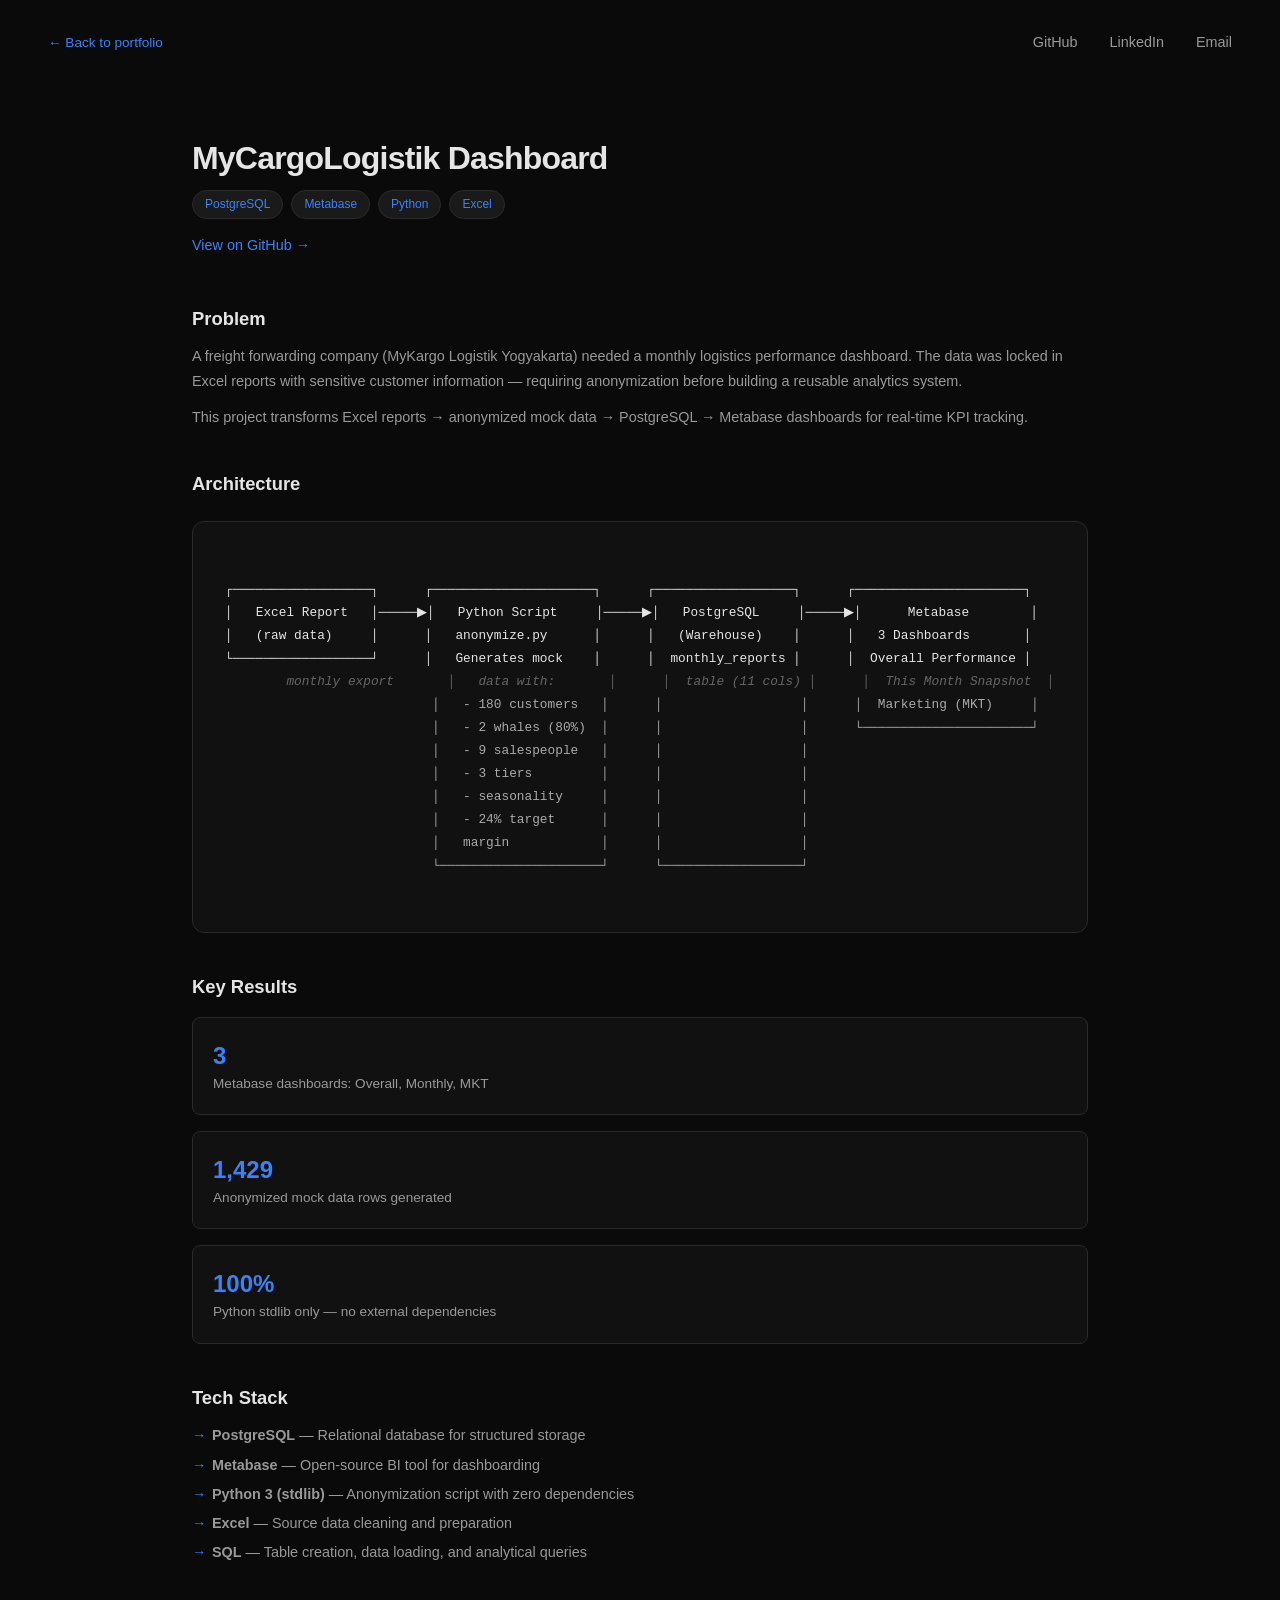
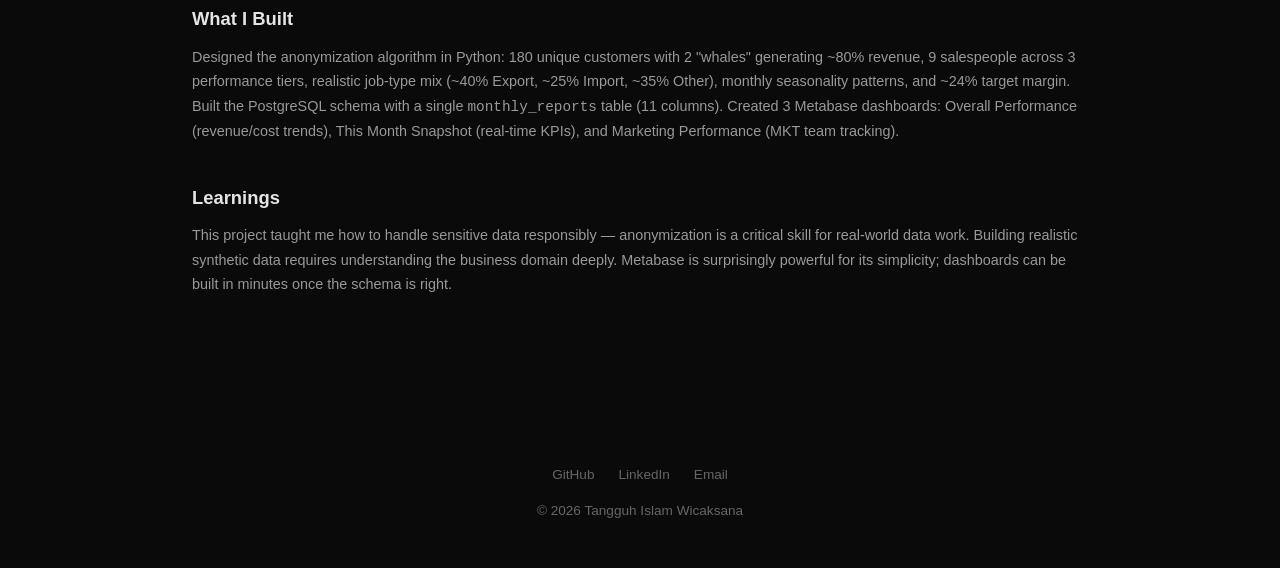
==== projects/mycargologistik.html @ 47dd82b6 "Multi-page case study portfolio: 5 project pages + shared CSS" ====
<!DOCTYPE html>
<html lang="en">
<head>
    <meta charset="UTF-8">
    <meta name="viewport" content="width=device-width, initial-scale=1.0">
    <title>MyCargoLogistik Dashboard — Tangguh Islam Wicaksana</title>
    <link rel="stylesheet" href="/style.css">
</head>
<body>
    <nav>
        <a class="nav-back" href="/">← Back to portfolio</a>
        <a href="https://github.com/tangguh37">GitHub</a>
        <a href="https://www.linkedin.com/in/tangguhiw/">LinkedIn</a>
        <a href="mailto:tangguhislamw@gmail.com">Email</a>
    </nav>

    <main>
        <div class="case-header">
            <h1>MyCargoLogistik Dashboard</h1>
            <div class="case-stack">
                <span>PostgreSQL</span><span>Metabase</span><span>Python</span><span>Excel</span>
            </div>
            <div class="case-links">
                <a href="https://github.com/tangguh37/mycargologistik">View on GitHub →</a>
            </div>
        </div>

        <div class="case-section">
            <h2>Problem</h2>
            <p>A freight forwarding company (MyKargo Logistik Yogyakarta) needed a monthly logistics performance dashboard. The data was locked in Excel reports with sensitive customer information — requiring anonymization before building a reusable analytics system.</p>
            <p>This project transforms Excel reports → anonymized mock data → PostgreSQL → Metabase dashboards for real-time KPI tracking.</p>
        </div>

        <div class="case-section">
            <h2>Architecture</h2>
            <div class="mermaid-container">
                <div class="arch-diagram">
<span class="box">┌──────────────────┐      ┌─────────────────────┐      ┌──────────────────┐      ┌──────────────────────┐</span>
<span class="box">│   Excel Report   │─────▶│   Python Script     │─────▶│   PostgreSQL     │─────▶│      Metabase        │</span>
<span class="box">│   (raw data)     │      │   anonymize.py      │      │   (Warehouse)    │      │   3 Dashboards       │</span>
<span class="box">└──────────────────┘      │   Generates mock    │      │  monthly_reports │      │  Overall Performance │</span>
     <span class="label">   monthly export       │   data with:       │      │  table (11 cols) │      │  This Month Snapshot  │</span>
                           │   - 180 customers   │      │                  │      │  Marketing (MKT)     │</span>
                           │   - 2 whales (80%)  │      │                  │      └──────────────────────┘
                           │   - 9 salespeople   │      │                  │
                           │   - 3 tiers         │      │                  │
                           │   - seasonality     │      │                  │
                           │   - 24% target      │      │                  │
                           │   margin            │      │                  │
                           └─────────────────────┘      └──────────────────┘
                </div>
            </div>
        </div>

        <div class="case-section">
            <h2>Key Results</h2>
            <div class="highlight-box">
                <div class="stat">3</div>
                <div class="stat-label">Metabase dashboards: Overall, Monthly, MKT</div>
            </div>
            <div class="highlight-box">
                <div class="stat">1,429</div>
                <div class="stat-label">Anonymized mock data rows generated</div>
            </div>
            <div class="highlight-box">
                <div class="stat">100%</div>
                <div class="stat-label">Python stdlib only — no external dependencies</div>
            </div>
        </div>

        <div class="case-section">
            <h2>Tech Stack</h2>
            <ul>
                <li><strong>PostgreSQL</strong> — Relational database for structured storage</li>
                <li><strong>Metabase</strong> — Open-source BI tool for dashboarding</li>
                <li><strong>Python 3 (stdlib)</strong> — Anonymization script with zero dependencies</li>
                <li><strong>Excel</strong> — Source data cleaning and preparation</li>
                <li><strong>SQL</strong> — Table creation, data loading, and analytical queries</li>
            </ul>
        </div>

        <div class="case-section">
            <h2>What I Built</h2>
            <p>Designed the anonymization algorithm in Python: 180 unique customers with 2 "whales" generating ~80% revenue, 9 salespeople across 3 performance tiers, realistic job-type mix (~40% Export, ~25% Import, ~35% Other), monthly seasonality patterns, and ~24% target margin. Built the PostgreSQL schema with a single <code>monthly_reports</code> table (11 columns). Created 3 Metabase dashboards: Overall Performance (revenue/cost trends), This Month Snapshot (real-time KPIs), and Marketing Performance (MKT team tracking).</p>
        </div>

        <div class="case-section">
            <h2>Learnings</h2>
            <p>This project taught me how to handle sensitive data responsibly — anonymization is a critical skill for real-world data work. Building realistic synthetic data requires understanding the business domain deeply. Metabase is surprisingly powerful for its simplicity; dashboards can be built in minutes once the schema is right.</p>
        </div>
    </main>

    <footer>
        <div class="footer-links">
            <a href="https://github.com/tangguh37">GitHub</a>
            <a href="https://www.linkedin.com/in/tangguhiw/">LinkedIn</a>
            <a href="mailto:tangguhislamw@gmail.com">Email</a>
        </div>
        © 2026 Tangguh Islam Wicaksana
    </footer>
</body>
</html>
---- style.css ----
* { margin: 0; padding: 0; box-sizing: border-box; }
body {
    font-family: -apple-system, BlinkMacSystemFont, 'Segoe UI', Inter, Roboto, sans-serif;
    background: #0a0a0a;
    color: #e5e5e5;
    line-height: 1.5;
    -webkit-font-smoothing: antialiased;
}
nav {
    display: flex;
    justify-content: flex-end;
    align-items: center;
    padding: 2rem 3rem;
    gap: 2rem;
}
nav a {
    color: #999;
    text-decoration: none;
    font-size: 0.9rem;
    transition: color 0.2s;
}
nav a:hover { color: #3b82f6; }
nav .nav-back {
    margin-right: auto;
    color: #3b82f6;
    font-size: 0.85rem;
}
main {
    max-width: 960px;
    margin: 0 auto;
    padding: 3rem 2rem 4rem;
}
.hero {
    margin-bottom: 4rem;
}
.hero .name {
    font-size: 3rem;
    font-weight: 700;
    letter-spacing: -0.03em;
    line-height: 1.1;
    margin-bottom: 0.75rem;
}
.hero .subtitle {
    font-size: 1.1rem;
    color: #3b82f6;
    font-weight: 500;
    margin-bottom: 1.5rem;
}
.hero .greeting {
    font-size: 1.25rem;
    color: #999;
    max-width: 520px;
}
.hero .greeting .highlight {
    color: #e5e5e5;
}
.section-label {
    font-size: 0.75rem;
    font-weight: 600;
    text-transform: uppercase;
    letter-spacing: 0.08em;
    color: #666;
    margin-bottom: 1.25rem;
}
.skills-grid {
    display: flex;
    flex-wrap: wrap;
    gap: 0.75rem;
    margin-bottom: 4rem;
}
.skill-item {
    border: 1px solid #2a2a2a;
    border-radius: 100px;
    padding: 0.5rem 1rem;
    font-size: 0.85rem;
    color: #aaa;
    background: #1a1a1a;
}
.projects-grid {
    display: grid;
    grid-template-columns: 1fr 1fr;
    gap: 1.25rem;
    margin-bottom: 4rem;
}
.project-card {
    border: 1px solid #2a2a2a;
    border-radius: 12px;
    padding: 1.5rem;
    cursor: pointer;
    transition: border-color 0.2s, box-shadow 0.2s;
    text-decoration: none;
    color: inherit;
    display: block;
}
.project-card:hover {
    border-color: #3b82f6;
    box-shadow: 0 4px 20px rgba(59,130,246,0.08);
}
.project-card h3 {
    font-size: 1.05rem;
    font-weight: 600;
    margin-bottom: 0.35rem;
}
.project-card .meta {
    font-size: 0.8rem;
    color: #3b82f6;
    margin-bottom: 0.65rem;
}
.project-card p {
    font-size: 0.85rem;
    color: #999;
    line-height: 1.6;
}
.project-card .card-footer {
    display: inline-block;
    margin-top: 0.85rem;
    font-size: 0.85rem;
    color: #e5e5e5;
    text-decoration: none;
    font-weight: 500;
    border-bottom: 1px solid transparent;
    transition: border-color 0.2s;
}
.project-card:hover .card-footer {
    border-bottom-color: #3b82f6;
    color: #3b82f6;
}
.project-card .wip {
    display: inline-block;
    margin-top: 0.85rem;
    font-size: 0.8rem;
    color: #666;
    font-style: italic;
}
.list-section {
    margin-bottom: 4rem;
}
.list-item {
    border: 1px solid #2a2a2a;
    border-radius: 12px;
    padding: 1.25rem 1.5rem;
    margin-bottom: 1rem;
    transition: border-color 0.2s;
}
.list-item:hover {
    border-color: #3b82f6;
}
.list-item .item-title {
    font-size: 1rem;
    font-weight: 600;
    margin-bottom: 0.2rem;
}
.list-item .item-sub {
    font-size: 0.85rem;
    color: #3b82f6;
    font-weight: 500;
    margin-bottom: 0.4rem;
}
.list-item .item-meta {
    font-size: 0.8rem;
    color: #666;
    margin-bottom: 0.5rem;
}
.list-item p {
    font-size: 0.85rem;
    color: #999;
    line-height: 1.6;
}
footer {
    text-align: center;
    padding: 4rem 2rem 3rem;
    color: #666;
    font-size: 0.85rem;
}
.footer-links {
    display: flex;
    justify-content: center;
    gap: 1.5rem;
    margin-bottom: 1rem;
    flex-wrap: wrap;
}
.footer-links a {
    color: #666;
    text-decoration: none;
    transition: color 0.2s;
}
.footer-links a:hover {
    color: #3b82f6;
}
/* Case study page styles */
.case-header {
    margin-bottom: 3rem;
}
.case-header h1 {
    font-size: 2rem;
    font-weight: 700;
    letter-spacing: -0.025em;
    margin-bottom: 0.5rem;
}
.case-header .case-stack {
    display: flex;
    flex-wrap: wrap;
    gap: 0.5rem;
    margin-bottom: 1rem;
}
.case-header .case-stack span {
    border: 1px solid #2a2a2a;
    border-radius: 100px;
    padding: 0.3rem 0.75rem;
    font-size: 0.75rem;
    color: #3b82f6;
    background: #1a1a1a;
}
.case-header .case-links {
    display: flex;
    gap: 1.5rem;
}
.case-header .case-links a {
    color: #3b82f6;
    text-decoration: none;
    font-size: 0.9rem;
    font-weight: 500;
}
.case-header .case-links a:hover {
    text-decoration: underline;
}
.case-section {
    margin-bottom: 2.5rem;
}
.case-section h2 {
    font-size: 1.15rem;
    font-weight: 600;
    margin-bottom: 0.75rem;
    color: #e5e5e5;
}
.case-section p {
    font-size: 0.9rem;
    color: #999;
    line-height: 1.7;
    margin-bottom: 0.75rem;
}
.case-section ul {
    list-style: none;
    padding: 0;
}
.case-section ul li {
    font-size: 0.9rem;
    color: #999;
    line-height: 1.7;
    padding-left: 1.25rem;
    position: relative;
    margin-bottom: 0.3rem;
}
.case-section ul li::before {
    content: "→";
    position: absolute;
    left: 0;
    color: #3b82f6;
}
.case-section .highlight-box {
    border: 1px solid #2a2a2a;
    border-radius: 8px;
    padding: 1.25rem;
    background: #111;
    margin: 1rem 0;
}
.case-section .highlight-box .stat {
    font-size: 1.5rem;
    font-weight: 700;
    color: #3b82f6;
}
.case-section .highlight-box .stat-label {
    font-size: 0.85rem;
    color: #999;
}
/* Mermaid diagram container */
.mermaid-container {
    background: #111;
    border: 1px solid #2a2a2a;
    border-radius: 12px;
    padding: 2rem;
    margin: 1.5rem 0;
    overflow-x: auto;
}
/* Architecture text diagram */
.arch-diagram {
    font-family: 'SF Mono', 'Fira Code', 'Cascadia Code', monospace;
    font-size: 0.8rem;
    line-height: 1.8;
    color: #aaa;
    white-space: pre;
    overflow-x: auto;
}
.arch-diagram .arrow { color: #3b82f6; }
.arch-diagram .box { color: #e5e5e5; }
.arch-diagram .label { color: #666; font-style: italic; }
@media (max-width: 640px) {
    nav { padding: 1.5rem; gap: 1rem; flex-wrap: wrap; justify-content: center; }
    nav .nav-back { margin-right: 0; width: 100%; text-align: center; }
    main { padding: 2rem 1.5rem; }
    .hero .name { font-size: 2rem; }
    .projects-grid { grid-template-columns: 1fr; }
    .case-header h1 { font-size: 1.5rem; }
}
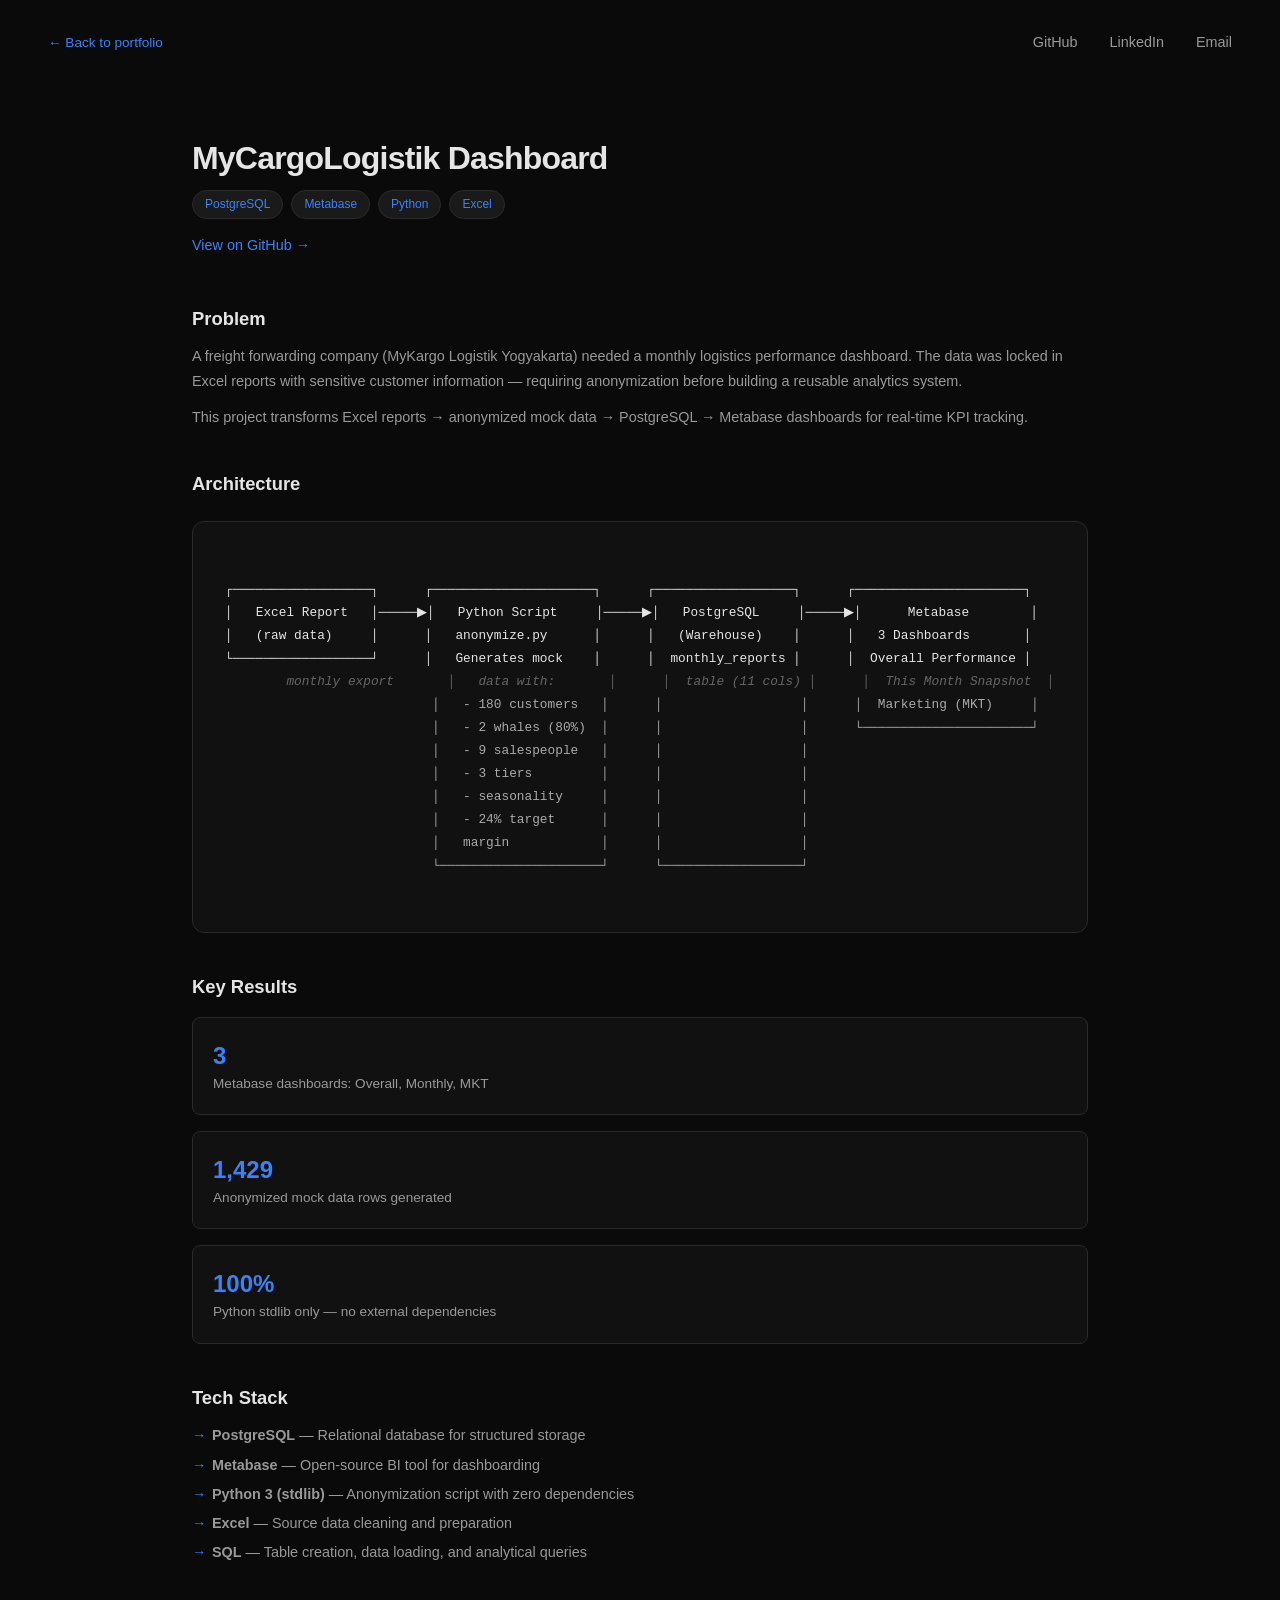
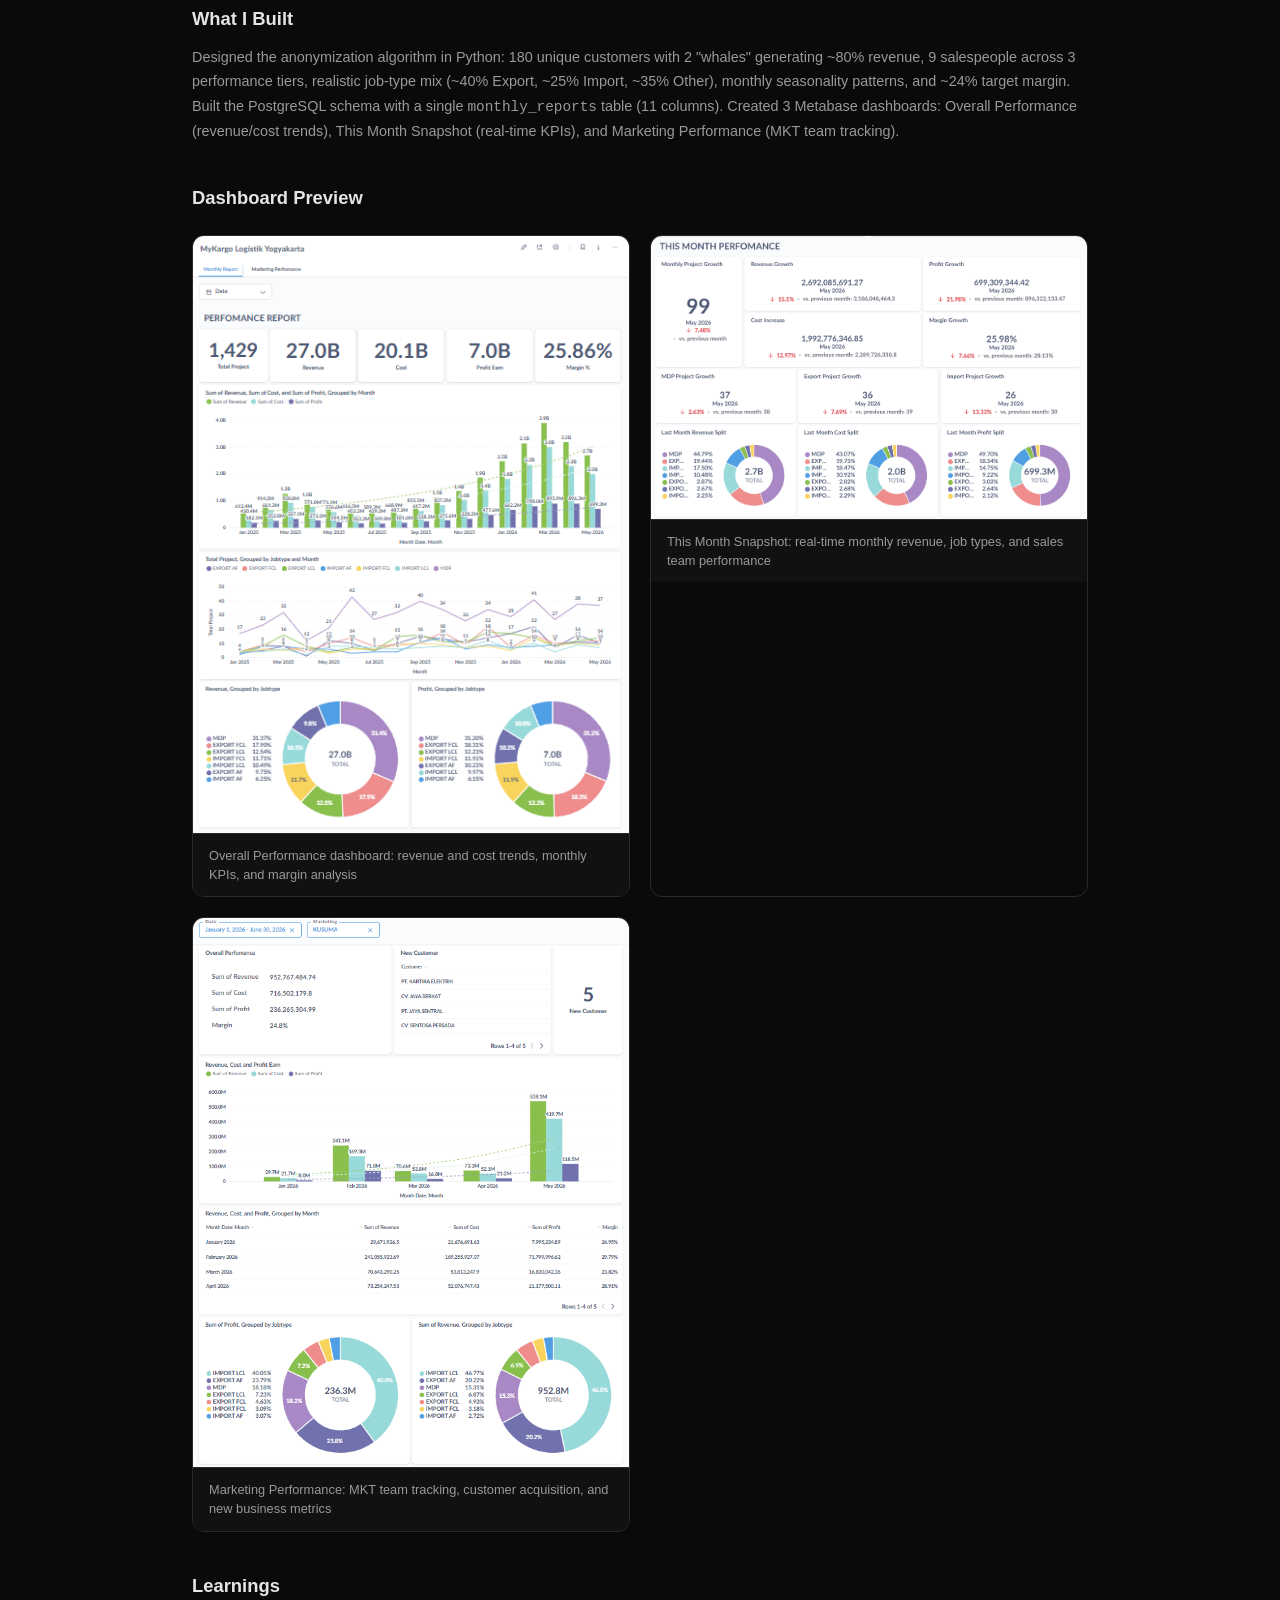
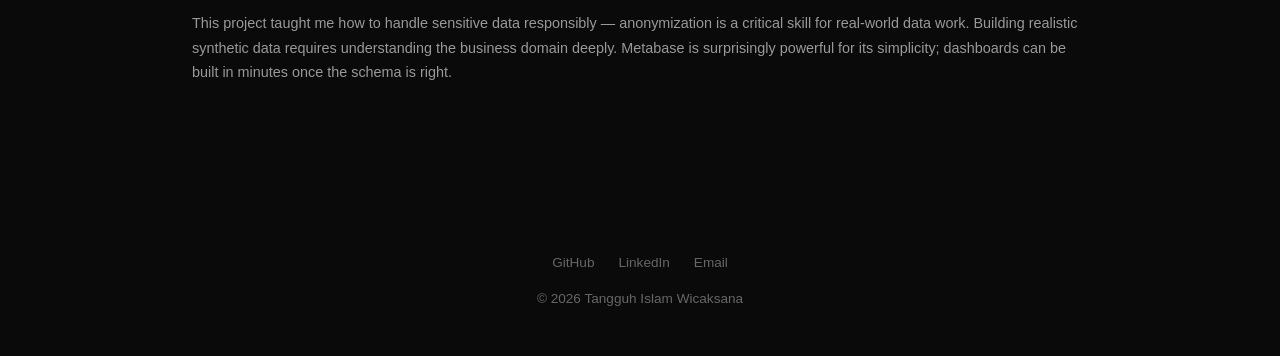
==== commit a5b4625e: "Add dashboard screenshots to case study pages (Airbnb, Power BI, Metabase)" ====
--- a/projects/mycargologistik.html
+++ b/projects/mycargologistik.html
@@ -84,6 +84,24 @@
             <p>Designed the anonymization algorithm in Python: 180 unique customers with 2 "whales" generating ~80% revenue, 9 salespeople across 3 performance tiers, realistic job-type mix (~40% Export, ~25% Import, ~35% Other), monthly seasonality patterns, and ~24% target margin. Built the PostgreSQL schema with a single <code>monthly_reports</code> table (11 columns). Created 3 Metabase dashboards: Overall Performance (revenue/cost trends), This Month Snapshot (real-time KPIs), and Marketing Performance (MKT team tracking).</p>
         </div>
 
+
+        <div class="case-section">
+            <h2>Dashboard Preview</h2>
+            <div class="screenshot-grid">
+                <div class="screenshot-card">
+                    <img src="/images/mycargo-overview.png" alt="MyCargoLogistik - Overall Performance Dashboard">
+                    <div class="caption">Overall Performance dashboard: revenue and cost trends, monthly KPIs, and margin analysis</div>
+                </div>
+                <div class="screenshot-card">
+                    <img src="/images/mycargo-monthly.png" alt="MyCargoLogistik - This Month Performance">
+                    <div class="caption">This Month Snapshot: real-time monthly revenue, job types, and sales team performance</div>
+                </div>
+                <div class="screenshot-card">
+                    <img src="/images/mycargo-marketing.png" alt="MyCargoLogistik - Marketing Performance">
+                    <div class="caption">Marketing Performance: MKT team tracking, customer acquisition, and new business metrics</div>
+                </div>
+            </div>
+        </div>
         <div class="case-section">
             <h2>Learnings</h2>
             <p>This project taught me how to handle sensitive data responsibly — anonymization is a critical skill for real-world data work. Building realistic synthetic data requires understanding the business domain deeply. Metabase is surprisingly powerful for its simplicity; dashboards can be built in minutes once the schema is right.</p>
--- a/style.css
+++ b/style.css
@@ -302,3 +302,37 @@
     .projects-grid { grid-template-columns: 1fr; }
     .case-header h1 { font-size: 1.5rem; }
 }
+/* Screenshot gallery */
+.screenshot-grid {
+    display: grid;
+    grid-template-columns: 1fr 1fr;
+    gap: 1.25rem;
+    margin: 1.5rem 0;
+}
+.screenshot-grid.single {
+    grid-template-columns: 1fr;
+}
+.screenshot-card {
+    border: 1px solid #2a2a2a;
+    border-radius: 12px;
+    overflow: hidden;
+    transition: border-color 0.2s;
+}
+.screenshot-card:hover {
+    border-color: #3b82f6;
+}
+.screenshot-card img {
+    width: 100%;
+    height: auto;
+    display: block;
+    border-bottom: 1px solid #2a2a2a;
+}
+.screenshot-card .caption {
+    padding: 0.75rem 1rem;
+    font-size: 0.8rem;
+    color: #999;
+    background: #111;
+}
+@media (max-width: 640px) {
+    .screenshot-grid { grid-template-columns: 1fr; }
+}
